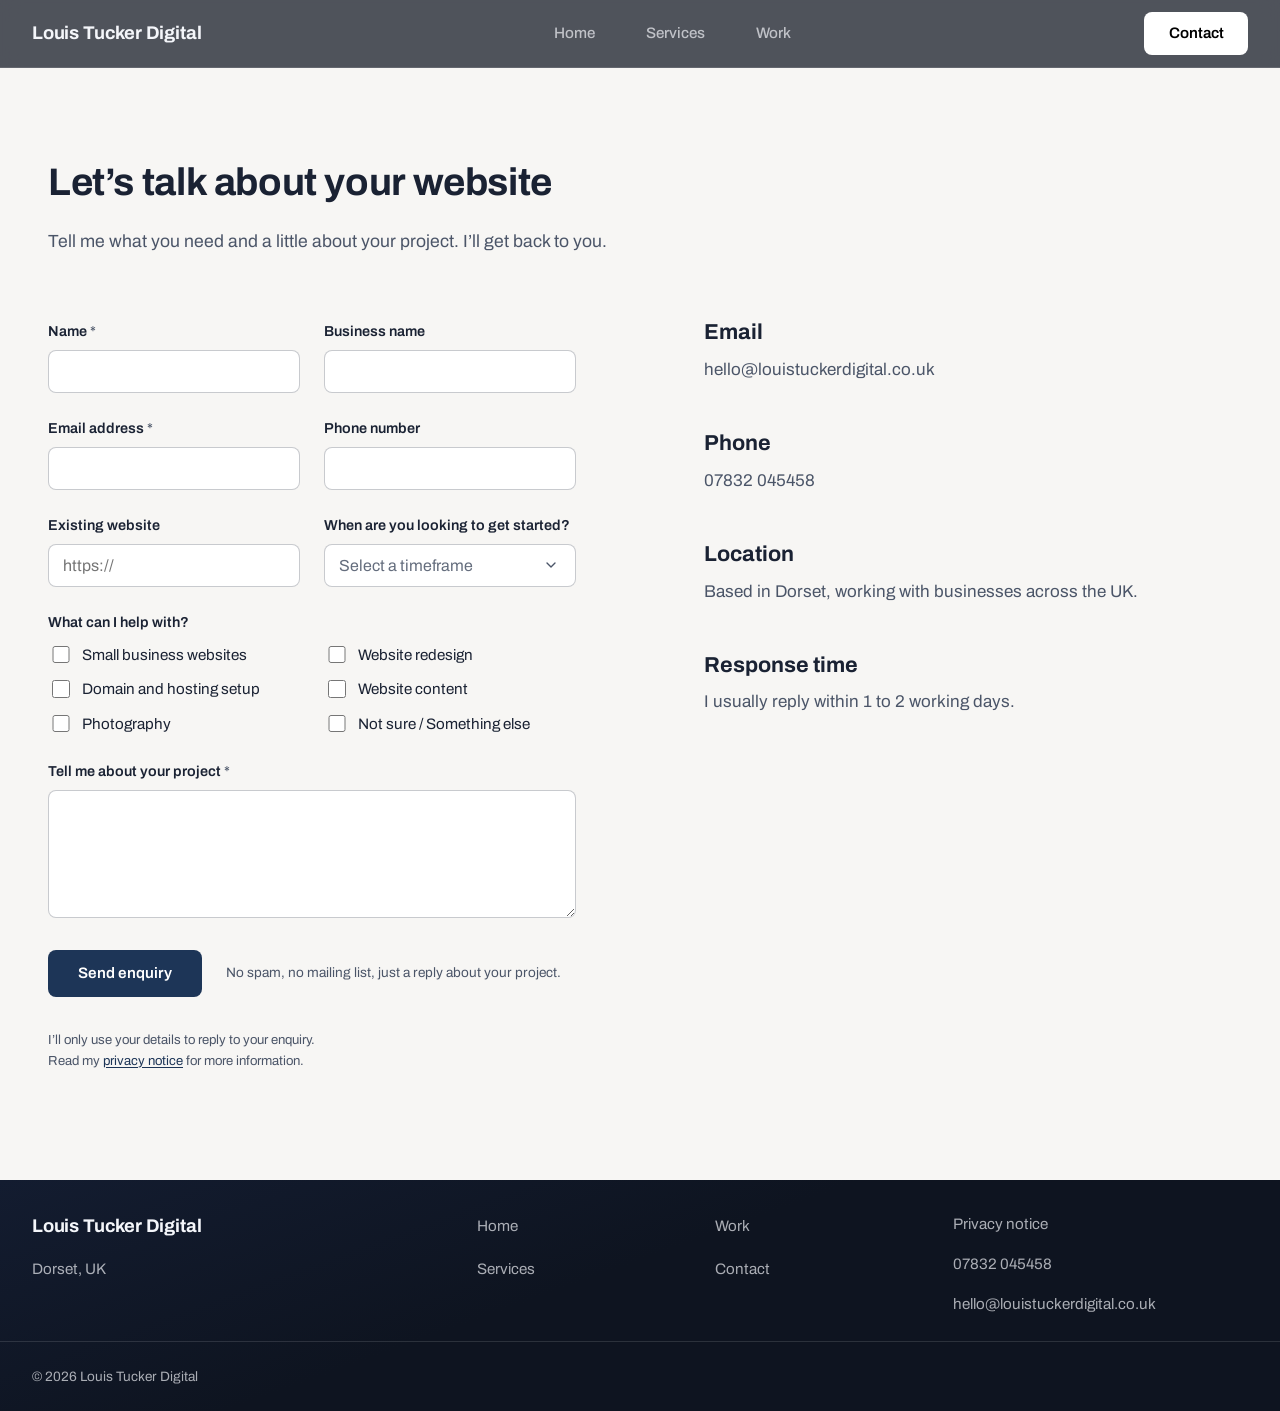
==== contact/index.html @ f45a4ca0 "Widen lightbox frame and add prev/next navigation between images - The lightbox surface is now a rea" ====
<!DOCTYPE html>
<html lang="en-GB">
<head>
  <meta charset="UTF-8">
  <meta name="viewport" content="width=device-width, initial-scale=1.0">
  <meta http-equiv="Content-Security-Policy" content="default-src 'self'; style-src 'self'; font-src 'self'; script-src 'self'; img-src 'self' data:; connect-src 'self' https://formspree.io; form-action 'self' https://formspree.io; object-src 'none'; base-uri 'self'; frame-ancestors 'none';">
  <meta name="referrer" content="strict-origin-when-cross-origin">
  <meta name="robots" content="index, follow">

  <title>Contact | Louis Tucker Digital</title>
  <meta name="description" content="Tell me about your project. I reply to every enquiry within a couple of working days.">
  <link rel="canonical" href="https://louistuckerdigital.co.uk/contact/">

  <meta property="og:type" content="website">
  <meta property="og:site_name" content="Louis Tucker Digital">
  <meta property="og:title" content="Contact | Louis Tucker Digital">
  <meta property="og:description" content="Tell me about your project. I reply to every enquiry within a couple of working days.">
  <meta property="og:url" content="https://louistuckerdigital.co.uk/contact/">
  <meta property="og:image" content="https://louistuckerdigital.co.uk/assets/og-image.png">
  <meta property="og:locale" content="en_GB">
  <meta name="twitter:card" content="summary_large_image">
  <meta name="twitter:title" content="Contact | Louis Tucker Digital">
  <meta name="twitter:description" content="Tell me about your project. I reply within a couple of working days.">
  <meta name="twitter:image" content="https://louistuckerdigital.co.uk/assets/og-image.png">

  <link rel="icon" type="image/svg+xml" href="../assets/favicon.svg">
  <link rel="icon" type="image/png" sizes="32x32" href="../assets/favicon-32x32.png">
  <link rel="icon" type="image/png" sizes="16x16" href="../assets/favicon-16x16.png">
  <link rel="apple-touch-icon" href="../assets/apple-touch-icon.png">
  <link rel="shortcut icon" href="../assets/favicon.ico">

  <link rel="preload" href="../assets/fonts/archivo-variable.woff2" as="font" type="font/woff2" crossorigin>

  <link rel="stylesheet" href="../css/styles.css?v=251">
</head>
<body>
  <a class="skip-link" href="#main">Skip to content</a>

  <header class="site-header site-header-on-dark site-header-solid">
    <div class="container">
      <a class="brand brand-on-dark" href="../">
        Louis Tucker Digital
      </a>

      <button class="nav-toggle nav-toggle-on-dark" type="button" aria-expanded="false" aria-controls="main-nav" aria-label="Toggle menu">
        <span class="nav-toggle-bar"></span>
        <span class="nav-toggle-bar"></span>
        <span class="nav-toggle-bar"></span>
      </button>

      <nav class="main-nav main-nav-on-dark" id="main-nav" aria-label="Primary">
        <ul>
          <li><a href="../">Home</a></li>
          <li><a href="../services/">Services</a></li>
          <li><a href="../work/">Work</a></li>
          <li><a href="../contact/" aria-current="page">Contact</a></li>
        </ul>
      </nav>

      <a class="header-contact-btn" href="../contact/" aria-current="page">Contact</a>
    </div>
  </header>

  <main id="main" class="page-content-offset section-offwhite">
    <section class="section">
      <div class="container">
        <div class="section-head">
          <h1>Let&rsquo;s talk about your website</h1>
          <p>Tell me what you need and a little about your project. I&rsquo;ll get back to you.</p>
        </div>

        <div class="contact-grid">
          <div>
            <h2 class="sr-only">Send a message</h2>
            <form id="contact-form" action="https://formspree.io/f/mbgjwpvg" method="POST" novalidate>
              <div class="form-row">
                <div class="field">
                  <label for="name">Name <span class="required-mark" aria-hidden="true">*</span></label>
                  <input type="text" id="name" name="name" autocomplete="name" maxlength="100" aria-describedby="name-error" required>
                  <span class="field-error" id="name-error">Enter your name.</span>
                </div>
                <div class="field">
                  <label for="business">Business name</label>
                  <input type="text" id="business" name="business" autocomplete="organization" maxlength="100">
                </div>
              </div>

              <div class="form-row">
                <div class="field">
                  <label for="email">Email address <span class="required-mark" aria-hidden="true">*</span></label>
                  <input type="email" id="email" name="email" autocomplete="email" maxlength="254" aria-describedby="email-error" required>
                  <span class="field-error" id="email-error">Enter a valid email address.</span>
                </div>
                <div class="field">
                  <label for="phone">Phone number</label>
                  <input type="tel" id="phone" name="phone" autocomplete="tel" maxlength="30">
                </div>
              </div>

              <div class="form-row">
                <div class="field">
                  <label for="website">Existing website</label>
                  <input type="url" id="website" name="website" autocomplete="url" maxlength="200" placeholder="https://">
                </div>
                <div class="field">
                  <label for="timescale">When are you looking to get started?</label>
                  <select id="timescale" name="timescale">
                    <option value="" selected disabled>Select a timeframe</option>
                    <option value="As soon as possible">As soon as possible</option>
                    <option value="Within the next month">Within the next month</option>
                    <option value="Within 1-3 months">Within 1&ndash;3 months</option>
                    <option value="Just exploring options">Just exploring options</option>
                    <option value="Not sure">Not sure</option>
                  </select>
                </div>
              </div>

              <fieldset class="field checkbox-field">
                <legend>What can I help with?</legend>
                <div class="checkbox-group">
                  <label class="checkbox-option"><input type="checkbox" name="help_with" value="Small business websites"><span>Small business websites</span></label>
                  <label class="checkbox-option"><input type="checkbox" name="help_with" value="Website redesign"><span>Website redesign</span></label>
                  <label class="checkbox-option"><input type="checkbox" name="help_with" value="Domain and hosting setup"><span>Domain and hosting setup</span></label>
                  <label class="checkbox-option"><input type="checkbox" name="help_with" value="Website content"><span>Website content</span></label>
                  <label class="checkbox-option"><input type="checkbox" name="help_with" value="Photography"><span>Photography</span></label>
                  <label class="checkbox-option"><input type="checkbox" name="help_with" value="Not sure / Something else"><span>Not sure / Something else</span></label>
                </div>
              </fieldset>

              <div class="field">
                <label for="message">Tell me about your project <span class="required-mark" aria-hidden="true">*</span></label>
                <textarea id="message" name="message" maxlength="2000" aria-describedby="message-error" required></textarea>
                <span class="field-error" id="message-error">Let me know a little about the project.</span>
              </div>

              <!-- Honeypot field: left blank by real visitors, hidden from screen readers -->
              <div class="hp-field" aria-hidden="true">
                <label for="company_website">Leave this field blank</label>
                <input type="text" id="company_website" name="company_website" tabindex="-1" autocomplete="off">
              </div>

              <div id="form-status" class="form-status" role="status"></div>

              <div class="form-submit-row">
                <button class="btn btn-primary" type="submit">Send enquiry</button>
                <span class="hint">No spam, no mailing list, just a reply about your project.</span>
              </div>

              <p class="privacy-note">I&rsquo;ll only use your details to reply to your enquiry.<br>Read my <a href="../privacy/">privacy notice</a> for more information.</p>
            </form>
          </div>

          <aside class="contact-info">
            <h2 class="sr-only">Contact details</h2>
            <div class="contact-info-block">
              <h3>Email</h3>
              <p><a href="mailto:hello@louistuckerdigital.co.uk">hello@louistuckerdigital.co.uk</a></p>
            </div>
            <div class="contact-info-block">
              <h3>Phone</h3>
              <p><a href="tel:+447832045458">07832 045458</a></p>
            </div>
            <div class="contact-info-block">
              <h3>Location</h3>
              <p>Based in Dorset, working with businesses across the UK.</p>
            </div>
            <div class="contact-info-block">
              <h3>Response time</h3>
              <p>I usually reply within 1 to 2 working days.</p>
            </div>
          </aside>
        </div>
      </div>
    </section>
  </main>

  <footer class="site-footer site-footer-dark">
    <div class="container footer-dark-grid">
      <div class="footer-dark-brand">
        <a class="brand brand-on-dark" href="../">Louis Tucker Digital</a>
        <p class="footer-dark-location">Dorset, UK</p>
      </div>

      <nav class="footer-dark-nav" aria-label="Footer">
        <ul>
          <li><a href="../">Home</a></li>
          <li><a href="../services/">Services</a></li>
        </ul>
        <ul>
          <li><a href="../work/">Work</a></li>
          <li><a href="../contact/">Contact</a></li>
        </ul>
      </nav>

      <div class="footer-dark-contact">
        <a href="../privacy/">Privacy notice</a>
        <a href="tel:+447832045458">07832 045458</a>
        <a href="mailto:hello@louistuckerdigital.co.uk">hello@louistuckerdigital.co.uk</a>
      </div>
    </div>

    <div class="container footer-dark-bottom">
      <p>&copy; <span id="year">2026</span> Louis Tucker Digital</p>
    </div>
  </footer>

  <script src="../js/main.js?v=13"></script>
</body>
</html>
---- css/styles.css ----
/*
  Louis Tucker Digital
  Design direction: an editorial, ledger-like layout for a solo web developer.
  White ground, alternating with a subtly blue-tinted light grey, single
  navy accent used sparingly (primary button, links, one hero line).
  Archivo for headings and body copy. No cards, no icon tiles, no
  gradients.

  Header is a light, understated bar rather than a solid colour block,
  and closing CTAs sit in a soft rounded panel instead of full-bleed
  colour, so the accent reads as considered rather than shouted.
*/

@font-face {
  font-family: "Archivo";
  font-style: normal;
  font-weight: 400 800;
  font-display: swap;
  src: url("../assets/fonts/archivo-variable.woff2") format("woff2");
}

:root {
  --color-bg: #ffffff;
  --color-bg-alt: #eef1f6;
  --color-ink: #1a2233;
  --color-ink-soft: #4b5568;
  --color-ink-faint: #646d7d;
  --color-accent: #1d3557;
  --color-accent-tint: #e6eaf1;
  --color-rule: rgba(26, 34, 51, 0.13);
  --color-rule-strong: rgba(26, 34, 51, 0.24);

  --color-dark: #0e1420;
  --color-dark-alt: #171f2e;
  --color-dark-rule: rgba(255, 255, 255, 0.12);
  --color-on-dark: #f4f6fa;
  --color-on-dark-soft: rgba(244, 246, 250, 0.68);

  --font-heading: "Archivo", "Segoe UI", sans-serif;
  --font-body: "Archivo", "Segoe UI", sans-serif;
  --font-ui: "Archivo", "Segoe UI", sans-serif;

  --space-1: 0.5rem;
  --space-2: 1rem;
  --space-3: 1.5rem;
  --space-4: 2rem;
  --space-5: 3rem;
  --space-6: 4rem;
  --space-7: 6rem;
  --space-8: 8rem;

  --max-width: 100rem;
  --measure: 38rem;
  --radius: 8px;
  --radius-panel: 28px;
  --header-height: 5.5rem;
}

/* Reset a hierarchy of the usual suspects, not everything, so browser
   defaults we actually rely on (focus rings, form controls) stay intact. */
*,
*::before,
*::after {
  box-sizing: border-box;
}

html {
  scroll-behavior: smooth;
  overflow-x: hidden;
}

@media (prefers-reduced-motion: reduce) {
  html {
    scroll-behavior: auto;
  }
  * {
    animation-duration: 0.01ms !important;
    animation-iteration-count: 1 !important;
    transition-duration: 0.01ms !important;
  }
}

body {
  margin: 0;
  background: var(--color-bg);
  color: var(--color-ink);
  font-family: var(--font-body);
  font-size: 1.0625rem;
  line-height: 1.6;
  -webkit-font-smoothing: antialiased;
  overflow-x: hidden;
}

h1,
h2,
h3,
h4 {
  font-family: var(--font-heading);
  font-weight: 700;
  line-height: 1.15;
  margin: 0;
  color: var(--color-ink);
}

h1 {
  font-size: clamp(2.15rem, 3.6vw, 3rem);
  letter-spacing: -0.01em;
}

h2 {
  font-size: clamp(1.7rem, 2.6vw, 2.1rem);
  letter-spacing: -0.005em;
}

h3 {
  font-size: 1.35rem;
}

p {
  margin: 0 0 1em;
}

a {
  color: var(--color-accent);
  text-decoration-thickness: 1px;
  text-underline-offset: 0.15em;
}

a:hover {
  text-decoration-thickness: 2px;
}

img {
  max-width: 100%;
  display: block;
}

img[hidden] {
  display: none;
}

/* Visible keyboard focus everywhere, including on custom controls. */
a:focus-visible,
button:focus-visible,
input:focus-visible,
select:focus-visible,
textarea:focus-visible {
  outline: 2px solid var(--color-accent);
  outline-offset: 3px;
}

.container {
  width: 100%;
  max-width: var(--max-width);
  margin: 0 auto;
  padding: 0 clamp(var(--space-2), 3vw, var(--space-4));
}

.measure {
  max-width: var(--measure);
}

.measure-wide {
  max-width: 60%;
}

.measure h2 {
  margin-top: var(--space-5);
  margin-bottom: var(--space-3);
}

.measure-p-spaced {
  margin-bottom: var(--space-3);
}

.measure h2:first-child {
  margin-top: 0;
}

.skip-link {
  position: absolute;
  left: -999px;
  top: auto;
  background: var(--color-ink);
  color: var(--color-bg);
  padding: var(--space-2) var(--space-3);
  z-index: 1000;
  font-family: var(--font-ui);
}

.skip-link:focus {
  left: var(--space-2);
  top: var(--space-2);
}

.sr-only {
  position: absolute;
  width: 1px;
  height: 1px;
  padding: 0;
  margin: -1px;
  overflow: hidden;
  clip: rect(0, 0, 0, 0);
  white-space: nowrap;
  border: 0;
}

/* ---------- Buttons ---------- */

.btn {
  display: inline-flex;
  align-items: center;
  gap: 0.5em;
  font-family: var(--font-ui);
  font-weight: 600;
  font-size: 0.95rem;
  padding: 0.95em 1.9em;
  border-radius: var(--radius);
  border: 1px solid transparent;
  cursor: pointer;
  text-decoration: none;
  transition: background-color 0.15s ease, color 0.15s ease, border-color 0.15s ease, transform 0.12s ease-out;
}

.btn:active {
  transform: scale(0.97);
}

.btn-primary {
  background: var(--color-accent);
  color: #ffffff;
}

.btn-primary:hover {
  background: #142944;
  text-decoration: none;
}

/* ---------- Header ---------- */

.site-header {
  background: var(--color-bg);
  border-bottom: 1px solid var(--color-rule);
}

.site-header-on-dark {
  background: transparent;
  border-bottom: none;
  position: fixed;
  top: 0;
  left: 0;
  right: 0;
  z-index: 20;
  transition: background-color 0.25s ease, backdrop-filter 0.25s ease, border-color 0.25s ease;
}

.site-header-on-dark.is-scrolled,
.site-header-solid {
  background: rgba(14, 20, 32, 0.72);
  backdrop-filter: blur(10px);
  -webkit-backdrop-filter: blur(10px);
  border-bottom: 1px solid var(--color-dark-rule);
}

.page-content-offset {
  padding-top: var(--header-height, 5.5rem);
}

.site-header .container {
  display: grid;
  grid-template-columns: auto 1fr auto;
  align-items: center;
  gap: var(--space-4);
  padding-top: 0.75rem;
  padding-bottom: 0.75rem;
}

.brand {
  display: inline-flex;
  align-items: center;
  font-family: var(--font-heading);
  font-weight: 700;
  font-size: 1.15rem;
  color: var(--color-ink);
  text-decoration: none;
  letter-spacing: -0.01em;
}

.brand:hover {
  text-decoration: none;
  color: var(--color-accent);
}

.brand-on-dark {
  color: var(--color-on-dark);
}

.brand-on-dark:hover {
  color: var(--color-on-dark);
  opacity: 0.8;
}

.main-nav {
  display: flex;
  align-items: center;
  justify-content: center;
  gap: var(--space-4);
}

.main-nav ul {
  list-style: none;
  display: flex;
  gap: var(--space-5);
  margin: 0;
  padding: 0;
}

@media (min-width: 901px) {
  .main-nav ul li:last-child {
    display: none;
  }
}

.main-nav a {
  font-family: var(--font-ui);
  font-weight: 500;
  font-size: 0.95rem;
  color: var(--color-ink-soft);
  text-decoration: none;
  display: inline-block;
  padding: 0.5em 0.1em;
}

.main-nav a:hover {
  color: var(--color-accent);
}

.main-nav a[aria-current="page"] {
  color: var(--color-accent);
  font-weight: 700;
}

.main-nav-on-dark a {
  color: var(--color-on-dark-soft);
}

.main-nav-on-dark a:hover {
  color: var(--color-on-dark);
}

.main-nav-on-dark a[aria-current="page"] {
  color: var(--color-on-dark);
  font-weight: 700;
}

.header-contact-btn {
  display: inline-flex;
  align-items: center;
  justify-self: end;
  padding: 0.6em 1.6em;
  border-radius: var(--radius);
  background-color: #ffffff;
  color: #000000 !important;
  font-family: var(--font-ui);
  font-weight: 600;
  font-size: 0.95rem;
  text-decoration: none;
  transition: background-color 0.15s ease, transform 0.12s ease-out;
}

.header-contact-btn:active {
  transform: scale(0.97);
}

.header-contact-btn:hover {
  background-color: #e6eaf1;
  color: #000000 !important;
  text-decoration: none;
}

.nav-toggle {
  display: none;
  align-items: center;
  justify-content: center;
  flex-direction: column;
  min-width: 44px;
  min-height: 44px;
  background: none;
  border: 1px solid var(--color-rule-strong);
  border-radius: var(--radius);
  padding: 0.65em 0.85em;
  cursor: pointer;
}

.nav-toggle-on-dark {
  border-color: var(--color-dark-rule);
}

.nav-toggle-on-dark .nav-toggle-bar {
  background: var(--color-on-dark);
}

.nav-toggle-bar {
  display: block;
  width: 20px;
  height: 2px;
  background: var(--color-ink);
  margin: 4px 0;
  transition: transform 0.15s ease, opacity 0.15s ease;
}

.nav-toggle[aria-expanded="true"] .nav-toggle-bar:nth-child(1) {
  transform: translateY(6px) rotate(45deg);
}

.nav-toggle[aria-expanded="true"] .nav-toggle-bar:nth-child(2) {
  opacity: 0;
}

.nav-toggle[aria-expanded="true"] .nav-toggle-bar:nth-child(3) {
  transform: translateY(-6px) rotate(-45deg);
}

/* ---------- Hero ---------- */

.hero-wrap {
  background: radial-gradient(120% 140% at 15% 0%, #131c30 0%, #090d15 55%, #090d15 100%);
  padding-bottom: var(--space-8);
  margin-top: calc(-1 * var(--header-height, 5.5rem));
  position: relative;
  overflow: hidden;
}

.hero-wrap::before {
  content: "";
  position: absolute;
  inset: 0;
  background-image: url("../assets/hero-background.webp");
  background-size: cover;
  background-position: center;
  background-repeat: no-repeat;
  opacity: 0.45;
  z-index: 0;
}

.hero {
  padding: calc(var(--header-height, 5.5rem) + var(--space-6)) 0 var(--space-6);
  height: calc(100vh - (var(--space-8) - var(--space-7)));
  min-height: calc(100vh - (var(--space-8) - var(--space-7)));
  display: flex;
  align-items: stretch;
  position: relative;
  z-index: 1;
  box-sizing: border-box;
}

.hero-wrap-services .hero {
  padding-top: calc(var(--header-height, 5.5rem) + var(--space-6) + var(--space-5));
  padding-bottom: var(--space-6);
  height: calc(100vh - (var(--space-8) - var(--space-7)));
  min-height: calc(100vh - (var(--space-8) - var(--space-7)));
  overflow: hidden;
  box-sizing: border-box;
}

.hero h1,
.hero-content h1 {
  color: var(--color-on-dark);
  font-size: clamp(2.6rem, 4.4vw, 3.6rem);
  max-width: none;
}

.hero-grid {
  display: grid;
  grid-template-columns: 1fr;
  align-items: end;
  width: 100%;
}

.hero-content {
  max-width: clamp(28rem, 65vw - 10rem, 50%);
}

.hero-lede {
  font-size: 1.2rem;
  max-width: 34rem;
  color: rgba(242, 241, 238, 0.95);
  align-self: auto;
  justify-self: auto;
  margin: var(--space-4) 0 0;
  padding-bottom: 0;
}

.hero-label {
  display: flex;
  align-items: center;
  gap: 0.5em;
  font-family: var(--font-ui);
  font-size: 0.9rem;
  color: rgba(242, 241, 238, 0.95);
  margin: 0 0 var(--space-3);
}

.hero-label svg {
  width: 18px;
  height: 18px;
  flex-shrink: 0;
  color: rgba(242, 241, 238, 0.95);
}

/* ---------- Hero meta row (credibility markers) ---------- */

.hero-meta {
  display: flex;
  flex-wrap: wrap;
  gap: var(--space-4);
  list-style: none;
  margin: 0 0 var(--space-3);
  padding: 0;
}

.hero-meta li {
  display: flex;
  align-items: center;
  gap: 0.5em;
  font-family: var(--font-ui);
  font-size: 0.9rem;
  color: rgba(242, 241, 238, 0.95);
}

.hero-meta svg {
  width: 18px;
  height: 18px;
  flex-shrink: 0;
  color: rgba(242, 241, 238, 0.95);
}

.error-code {
  font-size: 2.6rem;
  margin-bottom: var(--space-2);
}

/* ---------- Section scaffolding ---------- */

.section {
  padding: var(--space-7) 0;
}

.section-offwhite .container {
  padding-left: var(--space-5);
  padding-right: var(--space-5);
}

.section-head {
  max-width: 56rem;
  margin-bottom: var(--space-6);
}

#showcase-jump .section-head {
  margin-bottom: var(--space-4);
}

.section-head-tight {
  margin-bottom: var(--space-3);
}

.section-head-spaced {
  margin-top: var(--space-7);
}

.section-head h1,
.section-head h2 {
  font-size: clamp(1.9rem, 3vw, 2.5rem);
  margin-bottom: var(--space-3);
}

.section-head p {
  color: var(--color-ink-soft);
  font-size: 1.1rem;
  max-width: 48rem;
}

@media (min-width: 901px) {
  .section-head:has(.case-study-helped) {
    margin-bottom: var(--space-4);
  }
}

.case-study-helped {
  display: flex;
  align-items: center;
  flex-wrap: wrap;
  gap: var(--space-3);
}

.case-study-helped p {
  margin: 0;
}

.case-study-helped .showcase-tabs {
  margin-bottom: 0;
}

.case-study-placeholder {
  height: 40rem;
  border-radius: var(--radius-panel);
  background: #ffffff;
  border: 1px solid var(--color-rule);
  display: flex;
  align-items: center;
  justify-content: center;
  margin-top: var(--space-8);
  overflow: hidden;
}

.case-study-placeholder-image {
  width: auto;
  height: 100%;
  max-width: 100%;
  object-fit: contain;
  object-position: center;
}

.case-study-placeholder-image-zoom {
  transform: scale(1.25);
}

.case-study-placeholder-image-zoom-out {
  transform: scale(0.85);
}

.case-study-image-grid {
  display: grid;
  grid-template-columns: 1fr 1fr;
  gap: var(--space-4);
  margin-top: var(--space-8);
}

.case-study-placeholder-tile {
  height: auto;
  aspect-ratio: 3 / 2;
  margin-top: 0;
}

.case-study-placeholder-tile .case-study-placeholder-image {
  object-fit: cover;
  object-position: top;
  transform: scale(1.08);
}

.case-study-approach {
  display: grid;
  grid-template-columns: 1fr 1fr;
  gap: var(--space-8);
  margin-top: var(--space-8);
}

.case-study-approach h2 {
  margin-bottom: var(--space-3);
}

.case-study-approach p {
  color: var(--color-ink-soft);
}

.case-study-improvements {
  margin-top: var(--space-6);
  padding-top: var(--space-6);
  border-top: 1px solid var(--color-rule);
}

.case-study-improvements h2 {
  font-size: 1.35rem;
  margin-bottom: var(--space-4);
}

.case-study-results {
  display: grid;
  grid-template-columns: repeat(3, 1fr);
  gap: var(--space-5);
  margin-top: var(--space-8);
  padding: var(--space-6) 0;
  border-top: 1px solid var(--color-rule);
  border-bottom: 1px solid var(--color-rule);
}

.case-study-result {
  display: flex;
  flex-direction: column;
  align-items: center;
  text-align: center;
}

.case-study-result-figure {
  font-family: var(--font-heading);
  font-weight: 700;
  font-size: clamp(2.15rem, 3.6vw, 3rem);
  color: var(--color-ink);
}

.case-study-result-label {
  margin-top: var(--space-2);
  font-family: var(--font-ui);
  font-size: 0.95rem;
  color: var(--color-ink-soft);
}

.text-link-subtle {
  display: inline-block;
  font-family: var(--font-ui);
  font-size: 0.9rem;
  font-weight: 600;
  color: var(--color-ink-soft);
  text-decoration: none;
  transition: color 0.15s ease;
}

.text-link-subtle:hover {
  color: var(--color-ink);
}

.case-study-back {
  margin-bottom: var(--space-4);
}

.view-all-work {
  display: block;
  margin-top: var(--space-5);
  text-align: left;
}

.case-study-related {
  display: block;
  margin-top: var(--space-5);
}

.cta-section {
  max-width: 36rem;
  margin: var(--space-7) auto 0;
  text-align: center;
}

.cta-section p {
  color: var(--color-ink-soft);
  font-size: 1.1rem;
  margin: var(--space-3) 0 var(--space-5);
}

.case-study-overview {
  display: grid;
  grid-template-columns: 35fr 65fr;
  gap: var(--space-8);
  margin-top: var(--space-8);
}

.case-study-overview h2 {
  font-size: 1.6rem;
  margin-bottom: var(--space-4);
}

.case-study-overview h2:not(:first-child) {
  margin-top: var(--space-6);
}

.case-study-overview p {
  color: var(--color-ink-soft);
}

.case-study-scope.showcase-tabs,
.case-study-improvements .showcase-tabs {
  margin-bottom: 0;
}

.case-study-facts {
  margin: 0;
}

.case-study-fact {
  padding: var(--space-2) 0;
  border-bottom: 1px solid var(--color-rule);
}

.case-study-fact:first-child {
  padding-top: 0;
}

.case-study-fact dt {
  font-family: var(--font-ui);
  font-weight: 600;
  font-size: 1.1rem;
  color: var(--color-ink);
}

.case-study-fact dd {
  margin: 0.2em 0 0;
  font-size: 1.1rem;
  color: var(--color-ink-soft);
}

/* ---------- Process index number (home process tiles) ---------- */

.process-index {
  display: block;
  font-family: var(--font-heading);
  font-weight: 700;
  font-size: 1.8rem;
  color: var(--color-accent);
  margin-bottom: var(--space-2);
}

/* ---------- Services preview (home) ---------- */

.service-preview-list {
  border-top: 1px solid var(--color-rule);
}

.service-preview-item {
  display: flex;
  justify-content: space-between;
  align-items: baseline;
  gap: var(--space-4);
  padding: var(--space-3) 0;
  border-bottom: 1px solid var(--color-rule);
}

.service-preview-item h3 {
  font-size: 1.1rem;
}

/* ---------- Contact page ---------- */

.section-offwhite {
  background: #f7f6f4;
}

.section-offwhite .section {
  padding-top: calc(var(--space-7) - var(--space-3));
}

.contact-grid {
  display: grid;
  grid-template-columns: 1fr 1fr;
  gap: var(--space-8);
}

.contact-info h3 {
  margin-bottom: 0.5em;
}

.contact-info-block + .contact-info-block {
  margin-top: var(--space-5);
}

.contact-info-block p {
  color: var(--color-ink-soft);
}

.contact-info-block a {
  font-weight: 400;
  color: var(--color-ink-soft);
  text-decoration: none;
  transition: color 0.15s ease;
}

.contact-info-block a:hover {
  color: var(--color-ink);
}

form {
  display: flex;
  flex-direction: column;
  gap: var(--space-3);
}

.form-row {
  display: grid;
  grid-template-columns: 1fr 1fr;
  gap: var(--space-3);
}

.field {
  display: flex;
  flex-direction: column;
  gap: 0.4em;
}

.field label {
  font-family: var(--font-ui);
  font-size: 0.9rem;
  font-weight: 600;
  color: var(--color-ink);
}

.field .hint {
  font-size: 0.82rem;
  color: var(--color-ink-soft);
  font-family: var(--font-body);
}

.required-mark {
  color: var(--color-ink-soft);
  font-weight: 400;
}

input,
select,
textarea {
  font-family: var(--font-body);
  font-size: 1rem;
  padding: 0.75em 0.9em;
  border: 1px solid var(--color-rule-strong);
  border-radius: var(--radius);
  background: var(--color-bg);
  color: var(--color-ink);
}

textarea {
  resize: vertical;
  min-height: 8rem;
}

select {
  padding-right: 2.6em;
  appearance: none;
  -webkit-appearance: none;
  -moz-appearance: none;
  background-image: url("data:image/svg+xml,%3Csvg xmlns='http://www.w3.org/2000/svg' viewBox='0 0 24 24' fill='none' stroke='%234b5568' stroke-width='2' stroke-linecap='round' stroke-linejoin='round'%3E%3Cpath d='M6 9l6 6 6-6'/%3E%3C/svg%3E");
  background-repeat: no-repeat;
  background-position: right 1em center;
  background-size: 16px;
}

select:has(option[value=""]:checked) {
  color: var(--color-ink-faint);
}

select option {
  color: var(--color-ink);
}

.field.has-error input,
.field.has-error select,
.field.has-error textarea {
  border-color: #a3352c;
}

.checkbox-field {
  border: none;
  padding: 0;
  margin: 0;
}

.checkbox-field legend {
  font-family: var(--font-ui);
  font-size: 0.9rem;
  font-weight: 600;
  color: var(--color-ink);
  padding: 0;
  margin-bottom: 0.6em;
}

.checkbox-group {
  display: grid;
  grid-template-columns: 1fr 1fr;
  gap: 0.6em var(--space-3);
}

label.checkbox-option {
  display: flex;
  align-items: center;
  gap: 0.6em;
  font-family: var(--font-body);
  font-size: 0.95rem;
  font-weight: 400;
  color: var(--color-ink);
  cursor: pointer;
}

.checkbox-option input {
  width: 1.1em;
  height: 1.1em;
  padding: 0;
  accent-color: var(--color-accent);
  cursor: pointer;
}

.field-error {
  font-size: 0.85rem;
  color: #a3352c;
  display: none;
}

.field.has-error .field-error {
  display: block;
}

.form-status {
  padding: var(--space-2) var(--space-3);
  border-radius: var(--radius);
  font-size: 0.95rem;
  display: none;
}

.form-status.is-visible {
  display: block;
  opacity: 1;
  transform: translateY(0);
  transition: opacity 0.25s ease-out, transform 0.25s ease-out;

  @starting-style {
    opacity: 0;
    transform: translateY(-4px);
  }
}

@media (prefers-reduced-motion: reduce) {
  .form-status.is-visible {
    transform: none;

    @starting-style {
      transform: none;
    }
  }

  .main-nav.is-open {
    transform: none;

    @starting-style {
      transform: none;
    }
  }
}

.form-status.is-success {
  background: var(--color-accent-tint);
  color: var(--color-accent);
  border: 1px solid var(--color-accent);
}

.form-status.is-error {
  background: #f6e9e7;
  color: #7a241d;
  border: 1px solid #a3352c;
}

.form-submit-row {
  display: flex;
  align-items: center;
  gap: var(--space-3);
  margin-top: var(--space-1);
}

.form-submit-row .hint {
  font-size: 0.85rem;
  color: var(--color-ink-soft);
}

/* honeypot field, hidden from sighted users and kept out of tab order */
.hp-field {
  position: absolute;
  left: -9999px;
  width: 1px;
  height: 1px;
  overflow: hidden;
}

.privacy-note {
  font-size: 0.82rem;
  color: var(--color-ink-soft);
  margin-top: var(--space-1);
}

/* ---------- Footer ---------- */

/* ---------- Tile sections (stacked, overlapping rounded panels) ---------- */

.tile-section {
  position: relative;
  z-index: 1;
  padding: var(--space-7) 0;
}

.tile-section .container {
  border-radius: var(--radius-panel);
  padding: var(--space-7) var(--space-5);
}

.tile-section-last {
  padding-bottom: var(--space-5);
}

.tile-section-last .container {
  padding-bottom: var(--space-5);
}

.tile-section-light {
  background: #f7f6f4;
  border-top: 1px solid var(--color-rule);
  border-bottom: 1px solid var(--color-rule);
  border-radius: var(--radius-panel) var(--radius-panel) 0 0;
}

.tile-section-light .container {
  padding-left: var(--space-5);
  padding-right: var(--space-5);
}

.tile-section-dark {
  background: linear-gradient(160deg, #131c30 0%, var(--color-dark) 45%, var(--color-dark) 100%);
  border-radius: var(--radius-panel) var(--radius-panel) 0 0;
}

.tile-section-dark .container {
  padding-left: var(--space-5);
  padding-right: var(--space-5);
  padding-bottom: var(--space-7);
}

.tile-section-dark .section-head h2 {
  color: var(--color-on-dark);
}

.tile-section-dark .section-head p {
  color: var(--color-on-dark-soft);
}

.tile-overlap {
  margin-top: calc(-1 * var(--space-7));
  padding-top: 0;
}

/* ---------- Offer carousel (home) ---------- */

.offer-carousel {
  position: relative;
  width: 100vw;
  margin-left: calc(50% - 50vw);
}

.offer-carousel-track {
  display: flex;
  gap: var(--space-3);
  overflow-x: auto;
  overflow-y: visible;
  scroll-snap-type: x mandatory;
  scroll-behavior: smooth;
  padding: var(--space-3) 0 var(--space-3);
  margin: calc(-1 * var(--space-3)) 0;
  scrollbar-width: none;
}

.offer-carousel-track::-webkit-scrollbar {
  display: none;
}

.offer-carousel-spacer {
  scroll-snap-align: start;
  flex: 0 0 auto;
  width: calc(50vw - 50% + var(--space-6) - var(--space-3));
}

.offer-card {
  scroll-snap-align: start;
  flex: 0 0 auto;
  width: 24rem;
  aspect-ratio: 1 / 1;
  display: flex;
  flex-direction: column;
  border-radius: calc(var(--radius) * 1.75);
  padding: var(--space-5);
  background: var(--color-bg);
  box-shadow: 0 16px 32px -24px rgba(26, 34, 51, 0.25);
  transition: transform 0.2s ease, box-shadow 0.2s ease;
  text-decoration: none;
}

.offer-card:hover {
  transform: translateY(-4px);
  box-shadow: 0 8px 16px -10px rgba(26, 34, 51, 0.35);
}

.offer-tag {
  display: inline-flex;
  align-items: center;
  gap: 0.5em;
  font-family: var(--font-ui);
  font-weight: 600;
  font-size: 0.72rem;
  letter-spacing: 0.06em;
  text-transform: uppercase;
  color: var(--color-ink-soft);
  margin-bottom: var(--space-3);
}

.offer-tag-dot {
  width: 7px;
  height: 7px;
  border-radius: 50%;
  background: #3a6ea8;
  flex-shrink: 0;
}

.offer-card h3 {
  font-size: 1.9rem;
  margin-bottom: var(--space-2);
}

.offer-card p {
  color: var(--color-ink-soft);
  font-size: 1.1rem;
  margin: 0;
}

.offer-carousel-arrow {
  position: absolute;
  top: 45%;
  transform: translateY(-50%);
  width: 44px;
  height: 44px;
  border-radius: 50%;
  border: none;
  background: rgba(14, 20, 32, 0.35);
  backdrop-filter: blur(10px);
  -webkit-backdrop-filter: blur(10px);
  color: #ffffff;
  display: flex;
  align-items: center;
  justify-content: center;
  cursor: pointer;
  z-index: 2;
  transition: background-color 0.15s ease, opacity 0.15s ease;
}

.offer-carousel-arrow svg {
  width: 18px;
  height: 18px;
}

.offer-carousel-arrow:hover {
  background: rgba(14, 20, 32, 0.72);
}

.offer-carousel-arrow:disabled {
  cursor: default;
}

.offer-carousel-arrow:disabled:hover {
  background: rgba(14, 20, 32, 0.35);
}

.offer-carousel-arrow-prev {
  left: clamp(var(--space-2), 2.5vw, var(--space-3));
}

.offer-carousel-arrow-next {
  right: clamp(var(--space-2), 2.5vw, var(--space-3));
}

/* ---------- Showcase tabs (service preview swap) ---------- */

#showcase-jump,
#process-steps-jump {
  scroll-margin-top: var(--header-height, 5.5rem);
}

.showcase-tabs {
  display: flex;
  flex-wrap: wrap;
  gap: var(--space-2);
  margin-bottom: var(--space-6);
}

.showcase-tab {
  display: inline-flex;
  align-items: center;
  font-family: var(--font-ui);
  font-weight: 600;
  font-size: 0.9rem;
  color: var(--color-ink-soft);
  background: transparent;
  border: 1px solid var(--color-rule);
  border-radius: 999px;
  padding: 0.65em 1.3em;
  cursor: pointer;
  text-decoration: none;
  transition: background-color 0.15s ease, color 0.15s ease, border-color 0.15s ease, transform 0.12s ease-out;
}

.showcase-tab:hover {
  background: var(--color-accent);
  color: #ffffff;
  border-color: var(--color-accent);
}

.showcase-tab:active {
  transform: scale(0.97);
}

.showcase-tab.is-active {
  background: var(--color-accent);
  color: #ffffff;
  border-color: var(--color-accent);
}

.showcase-visual {
  position: relative;
  min-height: 40rem;
  border-radius: var(--radius-panel);
  background: #ffffff;
  border: 1px solid var(--color-rule);
  display: flex;
  align-items: center;
  justify-content: center;
  overflow: hidden;
  text-decoration: none;
  transition: transform 0.2s ease, box-shadow 0.2s ease;
}

.showcase-visual:hover {
  transform: translateY(-4px);
  box-shadow: 0 8px 16px -10px rgba(26, 34, 51, 0.35);
}

.showcase-visual.is-static {
  cursor: default;
}

.showcase-visual.is-static:hover {
  transform: none;
  box-shadow: none;
}

.showcase-visual-label {
  font-family: var(--font-ui);
  font-weight: 600;
  color: var(--color-ink-soft);
  font-size: 1.3rem;
}

a.showcase-visual > .showcase-visual-label {
  position: absolute;
  inset: 0;
  display: flex;
  align-items: center;
  justify-content: center;
  text-align: center;
  padding: var(--space-3);
}

a.showcase-visual > .showcase-visual-label[hidden] {
  display: none;
}

.showcase-visual-image {
  width: auto;
  height: 100%;
  max-width: 100%;
  object-fit: contain;
  object-position: center;
  transform: scale(0.85);
}

.showcase-visual-grid-featured .showcase-visual-image {
  transform: scale(0.95);
}

.showcase-detail ~ a.showcase-visual .showcase-visual-image {
  transform: scale(0.9);
}

.showcase-visual-overlay {
  position: absolute;
  inset: 0;
  display: flex;
  flex-direction: column;
  justify-content: flex-end;
  padding: var(--space-3);
  background: linear-gradient(
    to top,
    rgba(14, 20, 32, 0.92) 0%,
    rgba(14, 20, 32, 0.72) 12%,
    rgba(14, 20, 32, 0.48) 24%,
    rgba(14, 20, 32, 0.28) 36%,
    rgba(14, 20, 32, 0.14) 50%,
    rgba(14, 20, 32, 0.05) 65%,
    rgba(14, 20, 32, 0) 82%
  );
  opacity: 0;
  transition: opacity 0.2s ease;
}

.showcase-visual:hover .showcase-visual-overlay {
  opacity: 1;
}

.showcase-visual-overlay h3 {
  font-size: 1.15rem;
  color: var(--color-on-dark);
  margin: 0 0 0.2em;
}

.showcase-visual-overlay p {
  font-size: 0.95rem;
  color: var(--color-on-dark-soft);
  margin: 0;
}

.showcase-narrow .showcase-visual {
  width: 44rem;
  max-width: 100%;
  height: 32rem;
  min-height: 0;
  margin-left: auto;
}

.showcase-visual-grid {
  display: grid;
  grid-template-columns: 1fr 1fr;
  gap: var(--space-4);
}

.showcase-visual-group {
  display: none;
}

.showcase-visual-group.is-active {
  display: contents;
}

.showcase-visual-grid.is-all .showcase-visual-group {
  display: contents;
}

.showcase-visual-grid .showcase-visual {
  width: 100%;
  height: auto;
  aspect-ratio: 3 / 2;
  min-height: 0;
  margin-left: 0;
}

.showcase-body {
  display: grid;
  grid-template-columns: 1fr auto;
  gap: var(--space-7);
  align-items: start;
}

/* ---------- Add-on services list ---------- */

.addon-list {
  border-top: 1px solid var(--color-rule);
}

.addon-row {
  display: grid;
  grid-template-columns: 3fr 7fr;
  gap: var(--space-5);
  padding: var(--space-3) 0;
  border-bottom: 1px solid var(--color-rule);
  align-items: center;
}

.addon-name {
  align-self: start;
}

.addon-name h3 {
  font-size: 1.05rem;
  margin-bottom: 0.2em;
}

.addon-price {
  display: block;
  font-family: var(--font-body);
  font-style: italic;
  font-size: 0.9rem;
  color: var(--color-ink-soft);
}

.addon-desc {
  color: var(--color-ink-soft);
  margin: 0;
}

/* ---------- Process steps list ---------- */

.process-steps {
  margin-top: var(--space-6);
  border-top: 1px solid var(--color-rule);
}

.process-step {
  padding: var(--space-4) 0;
  border-bottom: 1px solid var(--color-rule);
}

.process-step h3 {
  display: flex;
  align-items: baseline;
  gap: var(--space-2);
  font-size: 1.3rem;
  margin-bottom: var(--space-2);
}

.process-step-index {
  font-family: var(--font-ui);
  font-weight: 600;
  font-size: 0.9rem;
  color: var(--color-ink-faint);
}

.process-step p {
  color: var(--color-ink-soft);
  max-width: 85%;
  margin: 0;
}

.showcase-detail {
  position: relative;
}

.showcase-detail-panel {
  display: none;
}

.showcase-detail-panel.is-active {
  display: block;
}

.showcase-detail-index {
  display: block;
  font-family: var(--font-ui);
  font-weight: 600;
  font-size: 1rem;
  color: var(--color-ink-faint);
  margin-bottom: var(--space-2);
}

.showcase-detail-panel h2 {
  font-size: 1.6rem;
  margin-bottom: var(--space-3);
}

.showcase-visual-title {
  font-size: 1.35rem;
}

.showcase-detail-panel p {
  font-size: 1.1rem;
  color: var(--color-ink-soft);
  margin: 0 0 var(--space-3);
}

.showcase-detail-tags {
  font-family: var(--font-body);
  font-weight: 400;
  font-size: 0.9rem;
  color: var(--color-ink-soft);
  margin: 0 0 var(--space-3);
}

.showcase-detail-price {
  font-family: var(--font-ui);
  font-weight: 700;
  font-size: 1.25rem;
  color: var(--color-ink);
  margin: 0 0 var(--space-3);
}

/* ---------- Offer split (dark tile, two column) ---------- */

.offer-split {
  display: grid;
  grid-template-columns: 0.85fr 1.4fr;
  gap: var(--space-7);
  align-items: start;
}

.offer-split-intro h2 {
  color: var(--color-on-dark);
  font-size: clamp(1.9rem, 3vw, 2.5rem);
  margin-bottom: var(--space-4);
}

.offer-split-intro p {
  color: var(--color-on-dark-soft);
  font-size: 1.05rem;
  margin: 0 0 var(--space-3);
}

.offer-split-intro p:last-child {
  margin-bottom: 0;
}

/* ---------- Accordion (dark tile) ---------- */

.accordion {
  border-top: 1px solid var(--color-dark-rule);
}

.accordion-item {
  border-bottom: 1px solid var(--color-dark-rule);
}

.accordion-trigger {
  width: 100%;
  display: flex;
  align-items: center;
  gap: var(--space-3);
  background: none;
  border: none;
  cursor: pointer;
  padding: var(--space-4) var(--space-2);
  font-family: var(--font-ui);
  color: var(--color-on-dark);
  text-align: left;
}

.accordion-trigger span:first-child {
  flex: 1;
  font-weight: 600;
  font-size: 1.4rem;
}

.accordion-icon {
  width: 20px;
  height: 20px;
  flex-shrink: 0;
  color: var(--color-on-dark-soft);
  transition: transform 0.2s ease;
}

.accordion-item.is-open .accordion-icon {
  transform: rotate(180deg);
}

.accordion-panel {
  display: grid;
  grid-template-rows: 0fr;
  overflow: hidden;
  transition: grid-template-rows 0.2s ease;
}

.accordion-item.is-open .accordion-panel {
  grid-template-rows: 1fr;
}

.accordion-panel-inner {
  overflow: hidden;
}

.accordion-panel > p,
.accordion-panel-inner > p {
  color: var(--color-on-dark-soft);
  max-width: 42rem;
  margin: 0;
  padding: 0 var(--space-2);
}

.accordion-panel > p {
  overflow: hidden;
  min-height: 0;
}

.accordion-panel-inner > p + p {
  margin-top: 1em;
}

.accordion-item.is-open .accordion-panel > p,
.accordion-item.is-open .accordion-panel-inner {
  padding-bottom: var(--space-4);
}

/* ---------- Process tiles (home, light tile) ---------- */

.process-tiles {
  display: grid;
  grid-template-columns: repeat(4, 1fr);
  gap: var(--space-3);
}

.process-tile {
  display: block;
  border-radius: var(--radius);
  padding: var(--space-4);
  background: var(--color-bg);
  box-shadow: 0 16px 32px -24px rgba(26, 34, 51, 0.25);
  transition: transform 0.2s ease, box-shadow 0.2s ease;
  text-decoration: none;
}

.process-tile:hover {
  transform: translateY(-4px);
  box-shadow: 0 8px 16px -10px rgba(26, 34, 51, 0.35);
}

.process-tile .process-index {
  margin-bottom: var(--space-2);
}

.process-tile h3 {
  font-size: 1.1rem;
  margin-bottom: 0.4em;
}

.process-tile p {
  color: var(--color-ink-soft);
  margin: 0;
  font-size: 0.95rem;
}

/* ---------- Footer tile ---------- */

.site-footer {
  border-top: none;
  background: transparent;
  padding: 0 0 var(--space-5);
}

.site-footer-dark {
  background: linear-gradient(160deg, #131c30 0%, var(--color-dark) 45%, var(--color-dark) 100%);
  padding: var(--space-4) 0 var(--space-3);
}

.footer-dark-grid {
  display: grid;
  grid-template-columns: 1.4fr 0.7fr 0.7fr 1fr;
  gap: var(--space-4);
  padding-bottom: var(--space-3);
  border-bottom: 1px solid var(--color-dark-rule);
}

.footer-dark-brand .brand-on-dark {
  font-size: 1.15rem;
}

.footer-dark-location {
  margin: var(--space-2) 0 0;
  color: var(--color-on-dark-soft);
  font-size: 0.95rem;
}

.footer-dark-nav {
  display: contents;
}

.footer-dark-nav ul {
  list-style: none;
  margin: 0;
  padding: 0;
  display: flex;
  flex-direction: column;
  gap: var(--space-2);
}

.footer-dark-nav a {
  font-family: var(--font-ui);
  font-size: 0.95rem;
  color: var(--color-on-dark-soft);
  text-decoration: none;
}

.footer-dark-nav a:hover {
  color: var(--color-on-dark);
}

.footer-dark-contact {
  display: flex;
  flex-direction: column;
  align-items: flex-start;
  gap: var(--space-2);
}

.footer-dark-contact a {
  font-family: var(--font-ui);
  font-size: 0.95rem;
  color: var(--color-on-dark-soft);
  text-decoration: none;
}

.footer-dark-contact a:hover {
  color: var(--color-on-dark);
}

.footer-dark-bottom {
  padding-top: var(--space-3);
}

.footer-dark-bottom p {
  margin: 0;
  color: var(--color-on-dark-soft);
  font-size: 0.85rem;
  font-family: var(--font-ui);
}

/* ---------- Responsive ---------- */

@media (max-width: 900px) {
  .hero,
  .hero-wrap-services .hero {
    padding-top: calc(var(--header-height, 5.5rem) + var(--space-6) + var(--space-5) + (var(--space-3) * 0.75));
    padding-bottom: var(--space-6);
  }

  .offer-carousel-spacer {
    scroll-snap-align: none;
    width: calc((100vw - 84vw) / 2);
  }

  .offer-card {
    scroll-snap-align: center;
    width: 84vw;
    max-width: 24rem;
    padding: var(--space-4);
  }

  .offer-card h3 {
    font-size: 1.5rem;
  }

  .offer-card p {
    font-size: 1rem;
  }

  .measure-wide {
    max-width: 100%;
  }

  .measure h2 {
    margin-top: var(--space-5);
  }

  .section:has(.measure-wide) {
    padding-bottom: var(--space-5);
  }

  .showcase-tabs[role="tablist"] {
    flex-wrap: nowrap;
    overflow-x: auto;
    overflow-y: visible;
    scrollbar-width: none;
    padding-bottom: 2px;
    margin-bottom: var(--space-4);
  }

  .showcase-tabs[role="tablist"]::-webkit-scrollbar {
    display: none;
  }

  .showcase-tabs[role="tablist"] .showcase-tab {
    flex: 0 0 auto;
  }

  .showcase-body {
    grid-template-columns: 1fr;
    gap: var(--space-4);
  }

  .showcase-body a.showcase-visual {
    order: -1;
  }

  .showcase-detail ~ a.showcase-visual .showcase-visual-image:not(.is-hosting) {
    transform: scale(1.05);
  }

  .showcase-narrow .showcase-visual {
    width: 100%;
    height: auto;
    aspect-ratio: 4 / 3;
    margin-left: 0;
  }

  .showcase-visual {
    min-height: 0;
    height: auto;
    aspect-ratio: 4 / 3;
  }

  .showcase-visual-grid {
    grid-template-columns: 1fr;
  }

  .addon-row {
    grid-template-columns: 1fr;
    gap: var(--space-2);
  }

  .offer-split {
    grid-template-columns: 1fr;
    gap: var(--space-5);
  }

  .case-study-overview {
    grid-template-columns: 1fr;
    gap: var(--space-5);
    margin-top: var(--space-4);
  }

  .case-study-image-grid {
    grid-template-columns: 1fr;
    gap: var(--space-1);
    margin-top: var(--space-4);
  }

  .case-study-approach {
    grid-template-columns: 1fr;
    gap: var(--space-2);
    margin-top: var(--space-5);
  }

  .case-study-improvements {
    margin-top: var(--space-3);
    padding-top: var(--space-3);
  }

  .case-study-results {
    grid-template-columns: 1fr;
    gap: var(--space-4);
    margin-top: var(--space-6);
    padding: var(--space-5) 0 var(--space-6);
  }

  .case-study-result-label {
    margin-top: 0.35rem;
  }

  .case-study-related {
    margin-top: var(--space-5);
  }

  .footer-dark-grid {
    grid-template-columns: 1fr 1fr;
    column-gap: var(--space-4);
    row-gap: var(--space-2);
  }

  .footer-dark-brand,
  .footer-dark-contact {
    grid-column: 1 / -1;
  }

  .footer-dark-location {
    margin-top: 0.25rem;
  }

  .footer-dark-contact {
    display: grid;
    grid-template-columns: 1fr 1fr;
    column-gap: var(--space-4);
    row-gap: var(--space-2);
  }

  .footer-dark-contact a:last-child {
    grid-column: 1 / -1;
  }

  .contact-grid {
    grid-template-columns: 1fr;
    gap: var(--space-5);
  }

  .contact-grid .contact-info {
    order: -1;
  }

  .hero,
  .hero-wrap-services .hero {
    min-height: 0;
    height: auto;
  }

  .hero-content {
    max-width: none;
  }

  .hero-lede {
    max-width: none;
  }

  .process-tiles {
    grid-template-columns: repeat(2, 1fr);
  }

  .tile-section .container {
    padding: var(--space-5) var(--space-4);
  }

  .section-offwhite .container {
    padding-left: var(--space-4);
    padding-right: var(--space-4);
  }

  .site-header .container {
    display: flex;
    flex-wrap: wrap;
  }

  .main-nav {
    display: none;
    width: 100%;
    order: 3;
    flex-direction: column;
    align-items: stretch;
    justify-content: flex-start;
    gap: 0;
  }

  .main-nav.is-open {
    display: flex;
    opacity: 1;
    transform: translateY(0);
    transition: opacity 0.2s ease-out, transform 0.2s ease-out;

    @starting-style {
      opacity: 0;
      transform: translateY(-8px);
    }
  }

  .main-nav ul {
    flex-direction: column;
    gap: var(--space-2);
    padding: 0;
    margin-top: 0;
  }

  .header-contact-btn {
    display: none;
  }

  .nav-toggle {
    display: inline-flex;
    margin-left: auto;
  }

  .main-nav-on-dark.is-open {
    background: linear-gradient(160deg, #131c30 0%, var(--color-dark) 45%, var(--color-dark) 100%);
    border-radius: var(--radius);
    padding: var(--space-2) var(--space-3) var(--space-3);
  }

  .cta-section {
    margin-top: var(--space-6);
  }

  .cta-section p {
    margin: var(--space-3) 0;
  }

  .section-head {
    margin-bottom: var(--space-5);
  }

  .section-head-tight {
    margin-bottom: var(--space-3);
  }

  .section-head-spaced {
    margin-top: var(--space-5);
  }

  .showcase ~ .section-head-spaced {
    margin-top: var(--space-6);
  }

  #showcase-jump.tile-section-last .section-head {
    margin-bottom: var(--space-4);
  }

  .showcase-visual-grid:not(.showcase-visual-grid-featured) .showcase-visual-group:not(:first-child) .showcase-visual-image,
  .showcase-visual-grid:not(.showcase-visual-grid-featured) .showcase-visual-group:first-child a:not(:first-child) .showcase-visual-image {
    transform: scale(0.95);
  }

  #showcase-jump:not(.tile-section-last) .container {
    padding-bottom: var(--space-6);
  }

  #process-steps-jump .section-head {
    margin-bottom: var(--space-3);
  }

  .process-steps {
    margin-top: 0;
  }

  .process-steps .process-step:first-child {
    padding-top: var(--space-3);
  }

  .section {
    padding-top: var(--space-4);
  }

  .section-offwhite .section {
    padding-top: var(--space-4);
  }

  .case-study-placeholder {
    aspect-ratio: 3 / 2;
    height: auto;
    margin-top: var(--space-4);
  }

  .section-head + .case-study-placeholder {
    margin-top: calc(var(--space-4) - var(--space-2));
  }

  .section-offwhite .section:has(.case-study-back) {
    padding-top: var(--space-3);
  }

  .section:has(.contact-grid) {
    padding-bottom: var(--space-5);
  }

  .contact-info-block + .contact-info-block {
    margin-top: var(--space-3);
  }

  .contact-grid form {
    gap: var(--space-2);
  }

  .case-study-placeholder-image-zoom-out {
    transform: scale(1);
  }

  .view-all-work {
    margin-top: var(--space-4);
  }

  .tile-section-dark .container {
    padding-bottom: var(--space-6);
  }

}

@media (max-width: 640px) {
  .tile-section .container {
    padding: var(--space-5) var(--space-3) var(--space-4);
  }

  .tile-section-dark .container {
    padding-bottom: var(--space-6);
  }

  .section-offwhite .container {
    padding-left: var(--space-3);
    padding-right: var(--space-3);
  }

  .form-row {
    grid-template-columns: 1fr;
  }

  .checkbox-group {
    grid-template-columns: 1fr;
  }

  .process-tiles {
    grid-template-columns: 1fr;
  }

  .image-lightbox {
    padding: var(--space-2);
  }

  .image-lightbox-nav {
    display: none;
  }
}

/* ---------- Case study image lightbox ---------- */

.case-study-placeholder-image {
  cursor: zoom-in;
}

.image-lightbox {
  border: none;
  padding: var(--space-5);
  background: #ffffff;
  border-radius: var(--radius-panel);
  max-width: min(96vw, 90rem);
  max-height: 92vh;
  overflow: visible;
}

.image-lightbox::backdrop {
  background: rgba(9, 13, 21, 0.85);
}

.image-lightbox-image {
  display: block;
  max-width: 80vw;
  max-height: 80vh;
  width: auto;
  height: auto;
  border-radius: var(--radius);
  background: #ffffff;
}

.image-lightbox-close {
  position: fixed;
  top: var(--space-3);
  right: var(--space-3);
  width: 44px;
  height: 44px;
  border-radius: 50%;
  border: none;
  background: rgba(9, 13, 21, 0.6);
  color: #ffffff;
  display: flex;
  align-items: center;
  justify-content: center;
  cursor: pointer;
  transition: background-color 0.15s ease;
}

.image-lightbox-close:hover {
  background: rgba(9, 13, 21, 0.85);
}

.image-lightbox-close svg {
  width: 20px;
  height: 20px;
}

.image-lightbox-nav {
  position: fixed;
  top: 50%;
  transform: translateY(-50%);
  width: 52px;
  height: 52px;
  border-radius: 50%;
  border: none;
  background: rgba(9, 13, 21, 0.6);
  color: #ffffff;
  display: flex;
  align-items: center;
  justify-content: center;
  cursor: pointer;
  transition: background-color 0.15s ease, opacity 0.15s ease;
}

.image-lightbox-nav:hover {
  background: rgba(9, 13, 21, 0.85);
}

.image-lightbox-nav:disabled {
  opacity: 0.35;
  cursor: default;
}

.image-lightbox-nav:disabled:hover {
  background: rgba(9, 13, 21, 0.6);
}

.image-lightbox-nav svg {
  width: 24px;
  height: 24px;
}

.image-lightbox-prev {
  left: var(--space-3);
}

.image-lightbox-next {
  right: var(--space-3);
}

@media (prefers-reduced-motion: no-preference) {
  .image-lightbox[open] {
    animation: lightbox-in 0.15s ease-out;
  }

  .image-lightbox[open]::backdrop {
    animation: lightbox-backdrop-in 0.15s ease-out;
  }
}

@keyframes lightbox-in {
  from {
    opacity: 0;
    transform: scale(0.97);
  }
  to {
    opacity: 1;
    transform: scale(1);
  }
}

@keyframes lightbox-backdrop-in {
  from {
    opacity: 0;
  }
  to {
    opacity: 1;
  }
}
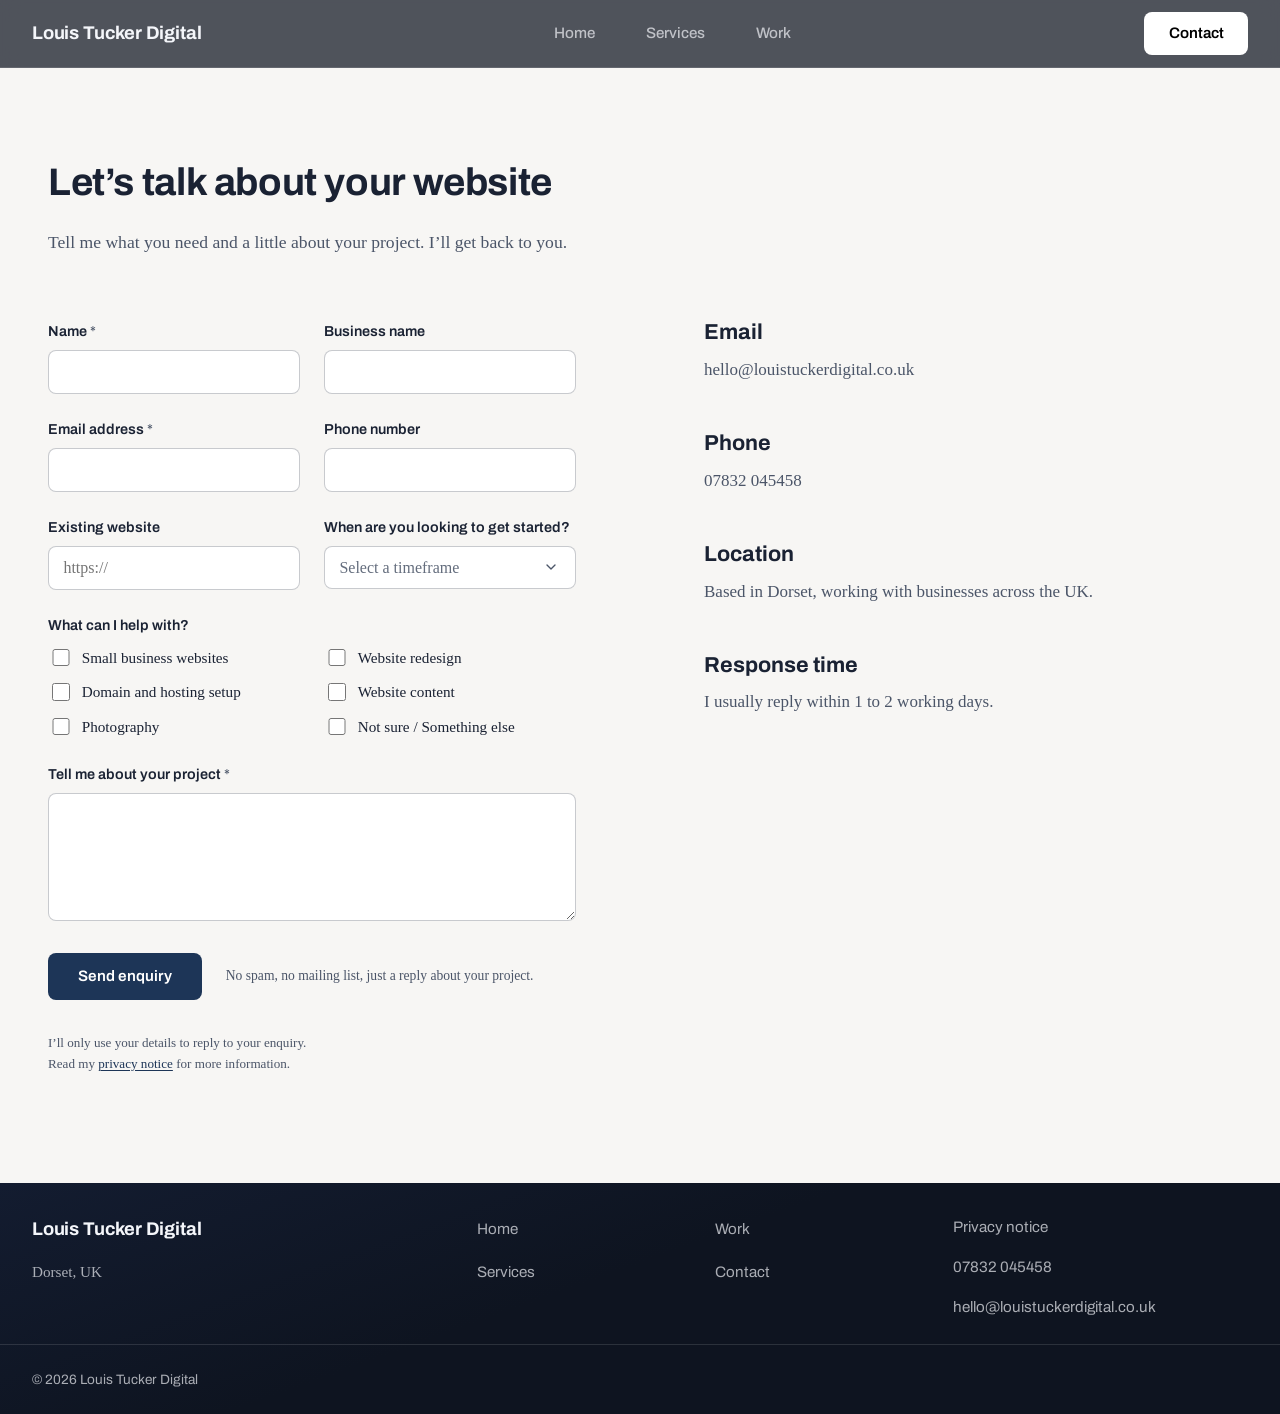
==== commit 40850fe7: "Fix design/code standards audit findings Remove the all-caps kicker label on offer cards, pair Archi" ====
--- a/contact/index.html
+++ b/contact/index.html
@@ -3,7 +3,7 @@
 <head>
   <meta charset="UTF-8">
   <meta name="viewport" content="width=device-width, initial-scale=1.0">
-  <meta http-equiv="Content-Security-Policy" content="default-src 'self'; style-src 'self'; font-src 'self'; script-src 'self'; img-src 'self' data:; connect-src 'self' https://formspree.io; form-action 'self' https://formspree.io; object-src 'none'; base-uri 'self'; frame-ancestors 'none';">
+  <meta http-equiv="Content-Security-Policy" content="default-src 'self'; style-src 'self'; font-src 'self'; script-src 'self' https://static.cloudflareinsights.com; img-src 'self' data:; connect-src 'self' https://formspree.io https://cloudflareinsights.com; form-action 'self' https://formspree.io; object-src 'none'; base-uri 'self'; frame-ancestors 'none';">
   <meta name="referrer" content="strict-origin-when-cross-origin">
   <meta name="robots" content="index, follow">
 
@@ -31,7 +31,7 @@
 
   <link rel="preload" href="../assets/fonts/archivo-variable.woff2" as="font" type="font/woff2" crossorigin>
 
-  <link rel="stylesheet" href="../css/styles.css?v=251">
+  <link rel="stylesheet" href="../css/styles.css?v=252">
 </head>
 <body>
   <a class="skip-link" href="#main">Skip to content</a>
@@ -205,5 +205,6 @@
   </footer>
 
   <script src="../js/main.js?v=13"></script>
+  <!-- Cloudflare Web Analytics --><script type='module' src='https://static.cloudflareinsights.com/beacon.min.js' data-cf-beacon='{"token": "cbfdee1312574fa191f25027173d5398"}'></script><!-- End Cloudflare Web Analytics -->
 </body>
 </html>
--- a/css/styles.css
+++ b/css/styles.css
@@ -3,8 +3,9 @@
   Design direction: an editorial, ledger-like layout for a solo web developer.
   White ground, alternating with a subtly blue-tinted light grey, single
   navy accent used sparingly (primary button, links, one hero line).
-  Archivo for headings and body copy. No cards, no icon tiles, no
-  gradients.
+  Archivo for headings and UI chrome, paired with a plain serif for
+  body copy to give the editorial feel real typographic contrast.
+  No cards, no icon tiles, no gradients.
 
   Header is a light, understated bar rather than a solid colour block,
   and closing CTAs sit in a soft rounded panel instead of full-bleed
@@ -35,9 +36,15 @@
   --color-dark-rule: rgba(255, 255, 255, 0.12);
   --color-on-dark: #f4f6fa;
   --color-on-dark-soft: rgba(244, 246, 250, 0.68);
+  --gradient-dark-panel: linear-gradient(160deg, #131c30 0%, var(--color-dark) 45%, var(--color-dark) 100%);
+
+  --color-error: #a3352c;
+  --color-error-ink: #7a241d;
+  --color-error-bg: #f6e9e7;
+  --color-offwhite: #f7f6f4;
 
   --font-heading: "Archivo", "Segoe UI", sans-serif;
-  --font-body: "Archivo", "Segoe UI", sans-serif;
+  --font-body: "Georgia", "Iowan Old Style", "Palatino Linotype", serif;
   --font-ui: "Archivo", "Segoe UI", sans-serif;
 
   --space-1: 0.5rem;
@@ -830,7 +837,7 @@
 /* ---------- Contact page ---------- */
 
 .section-offwhite {
-  background: #f7f6f4;
+  background: var(--color-offwhite);
 }
 
 .section-offwhite .section {
@@ -941,7 +948,7 @@
 .field.has-error input,
 .field.has-error select,
 .field.has-error textarea {
-  border-color: #a3352c;
+  border-color: var(--color-error);
 }
 
 .checkbox-field {
@@ -986,7 +993,7 @@
 
 .field-error {
   font-size: 0.85rem;
-  color: #a3352c;
+  color: var(--color-error);
   display: none;
 }
 
@@ -1038,9 +1045,9 @@
 }
 
 .form-status.is-error {
-  background: #f6e9e7;
-  color: #7a241d;
-  border: 1px solid #a3352c;
+  background: var(--color-error-bg);
+  color: var(--color-error-ink);
+  border: 1px solid var(--color-error);
 }
 
 .form-submit-row {
@@ -1094,7 +1101,7 @@
 }
 
 .tile-section-light {
-  background: #f7f6f4;
+  background: var(--color-offwhite);
   border-top: 1px solid var(--color-rule);
   border-bottom: 1px solid var(--color-rule);
   border-radius: var(--radius-panel) var(--radius-panel) 0 0;
@@ -1106,7 +1113,7 @@
 }
 
 .tile-section-dark {
-  background: linear-gradient(160deg, #131c30 0%, var(--color-dark) 45%, var(--color-dark) 100%);
+  background: var(--gradient-dark-panel);
   border-radius: var(--radius-panel) var(--radius-panel) 0 0;
 }
 
@@ -1177,27 +1184,6 @@
 .offer-card:hover {
   transform: translateY(-4px);
   box-shadow: 0 8px 16px -10px rgba(26, 34, 51, 0.35);
-}
-
-.offer-tag {
-  display: inline-flex;
-  align-items: center;
-  gap: 0.5em;
-  font-family: var(--font-ui);
-  font-weight: 600;
-  font-size: 0.72rem;
-  letter-spacing: 0.06em;
-  text-transform: uppercase;
-  color: var(--color-ink-soft);
-  margin-bottom: var(--space-3);
-}
-
-.offer-tag-dot {
-  width: 7px;
-  height: 7px;
-  border-radius: 50%;
-  background: #3a6ea8;
-  flex-shrink: 0;
 }
 
 .offer-card h3 {
@@ -1719,7 +1705,7 @@
 }
 
 .site-footer-dark {
-  background: linear-gradient(160deg, #131c30 0%, var(--color-dark) 45%, var(--color-dark) 100%);
+  background: var(--gradient-dark-panel);
   padding: var(--space-4) 0 var(--space-3);
 }
 
@@ -2036,7 +2022,7 @@
   }
 
   .main-nav-on-dark.is-open {
-    background: linear-gradient(160deg, #131c30 0%, var(--color-dark) 45%, var(--color-dark) 100%);
+    background: var(--gradient-dark-panel);
     border-radius: var(--radius);
     padding: var(--space-2) var(--space-3) var(--space-3);
   }
